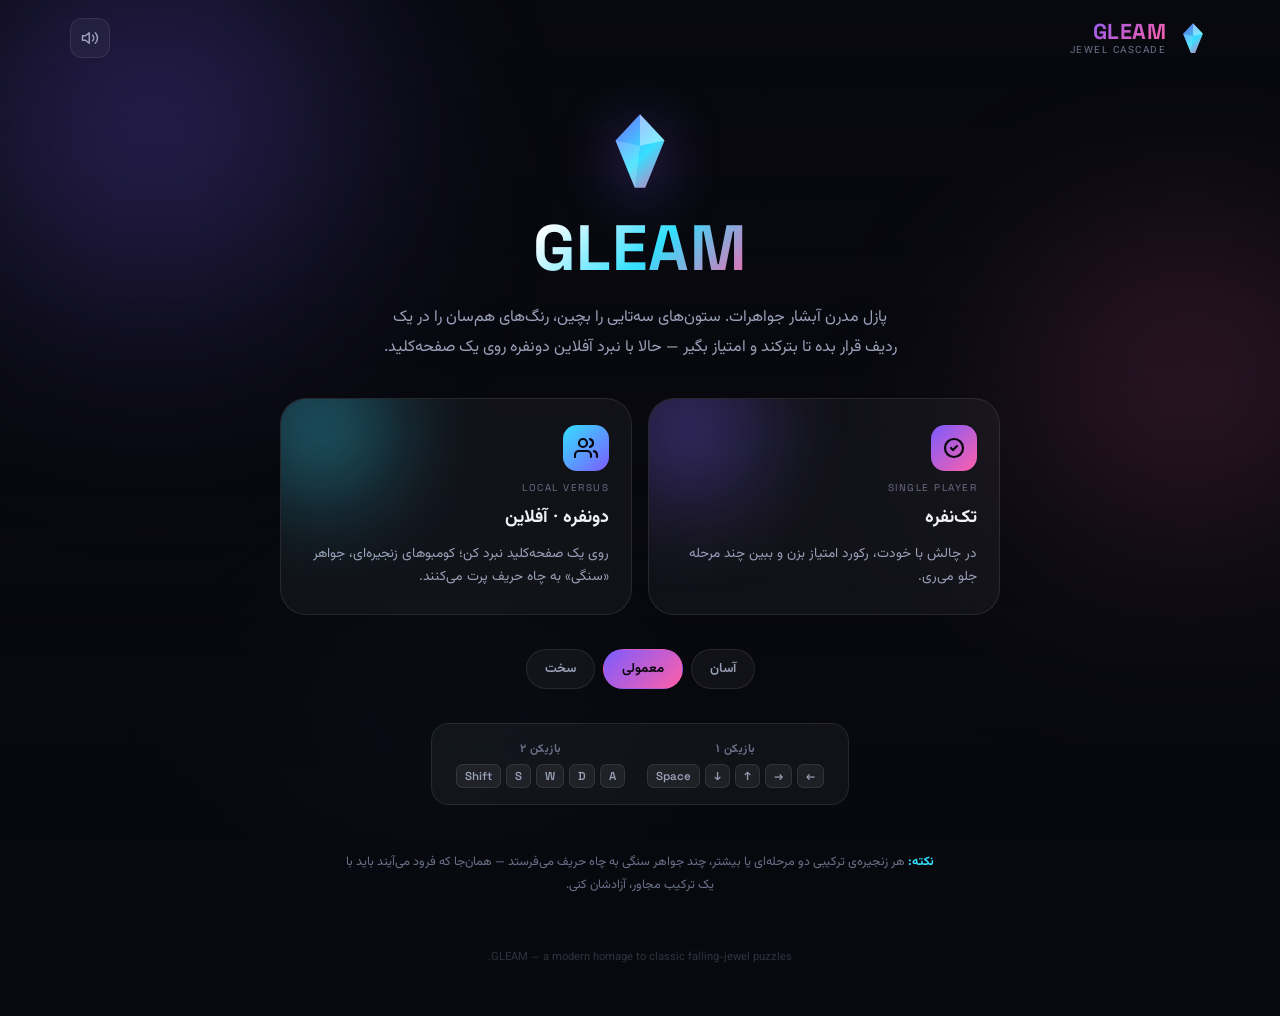
==== index.html @ efb643eb "New version of project" ====
<!DOCTYPE html>
<html lang="fa" dir="rtl">
<head>
<meta charset="UTF-8">
<meta name="viewport" content="width=device-width, initial-scale=1.0, maximum-scale=1, user-scalable=no, viewport-fit=cover">
<title>GLEAM — پازل آبشار جواهرات</title>
<meta name="description" content="گلیم؛ یک پازل مدرن آبشار جواهرات با حالت تک‌نفره و نبرد دونفره‌ی آفلاین.">

<!-- PWA -->
<link rel="manifest" href="manifest.json">
<meta name="theme-color" content="#08090f">
<meta name="mobile-web-app-capable" content="yes">
<meta name="apple-mobile-web-app-capable" content="yes">
<meta name="apple-mobile-web-app-status-bar-style" content="black-translucent">
<meta name="apple-mobile-web-app-title" content="GLEAM">
<link rel="apple-touch-icon" href="icons/apple-touch-icon.png">
<link rel="icon" type="image/png" sizes="64x64" href="icons/favicon-64.png">

<link rel="preconnect" href="https://fonts.googleapis.com">
<link rel="stylesheet" href="styles.css">
</head>
<body>

<div class="aurora"><div class="blob b1"></div><div class="blob b2"></div><div class="blob b3"></div></div>

<div class="topbar">
  <div class="brand">
    <svg viewBox="0 0 48 48" fill="none" xmlns="http://www.w3.org/2000/svg">
      <defs>
        <linearGradient id="logoGrad" x1="4" y1="4" x2="44" y2="44" gradientUnits="userSpaceOnUse">
          <stop offset="0" stop-color="#7c5cff"/>
          <stop offset="0.55" stop-color="#33e0ff"/>
          <stop offset="1" stop-color="#ff5fa8"/>
        </linearGradient>
      </defs>
      <path d="M24 3 L38 18 L27 45 L21 45 L10 18 Z" fill="url(#logoGrad)"/>
      <path d="M24 3 L38 18 L24 21 Z" fill="#ffffff" fill-opacity="0.35"/>
      <path d="M10 18 L24 21 L21 45 Z" fill="#ffffff" fill-opacity="0.15"/>
      <path d="M24 3 L10 18 L24 21 Z" fill="#000000" fill-opacity="0.08"/>
    </svg>
    <div>
      <div class="wordmark">GLEAM</div>
      <div class="tagline">JEWEL CASCADE</div>
    </div>
  </div>
  <div class="top-actions" id="top-actions-menu">
    <button class="icon-btn" id="btn-sound" title="صدا">
      <svg viewBox="0 0 24 24" fill="none" stroke="currentColor" stroke-width="2" stroke-linecap="round" stroke-linejoin="round"><polygon points="11 5 6 9 2 9 2 15 6 15 11 19 11 5"></polygon><path d="M15.54 8.46a5 5 0 0 1 0 7.07"></path><path d="M19.07 4.93a10 10 0 0 1 0 14.14"></path></svg>
    </button>
  </div>
</div>

<!-- ================= MENU ================= -->
<section id="menu" class="screen active">
  <div class="hero">
    <svg class="hero-logo" viewBox="0 0 48 48" fill="none" xmlns="http://www.w3.org/2000/svg">
      <defs>
        <linearGradient id="heroGrad" x1="4" y1="4" x2="44" y2="44" gradientUnits="userSpaceOnUse">
          <stop offset="0" stop-color="#7c5cff"/>
          <stop offset="0.55" stop-color="#33e0ff"/>
          <stop offset="1" stop-color="#ff5fa8"/>
        </linearGradient>
      </defs>
      <path d="M24 3 L38 18 L27 45 L21 45 L10 18 Z" fill="url(#heroGrad)"/>
      <path d="M24 3 L38 18 L24 21 Z" fill="#ffffff" fill-opacity="0.4"/>
      <path d="M10 18 L24 21 L21 45 Z" fill="#ffffff" fill-opacity="0.18"/>
    </svg>
    <h1>GLEAM</h1>
    <p class="subtitle">پازل مدرن آبشار جواهرات. ستون‌های سه‌تایی را بچین، رنگ‌های هم‌سان را در یک ردیف قرار بده تا بترکند و امتیاز بگیر — حالا با نبرد آفلاین دونفره روی یک صفحه‌کلید.</p>
  </div>

  <div class="mode-grid">
    <div class="mode-card p1" id="btn-1p">
      <div class="glow"></div>
      <div class="icon-wrap">
        <svg viewBox="0 0 24 24" fill="none" stroke="currentColor" stroke-width="2.2" stroke-linecap="round" stroke-linejoin="round"><circle cx="12" cy="12" r="9"/><path d="M9 12l2 2 4-4"/></svg>
      </div>
      <span class="tag">SINGLE PLAYER</span>
      <h3>تک‌نفره</h3>
      <p>در چالش با خودت، رکورد امتیاز بزن و ببین چند مرحله جلو می‌ری.</p>
    </div>
    <div class="mode-card p2" id="btn-2p">
      <div class="glow"></div>
      <div class="icon-wrap">
        <svg viewBox="0 0 24 24" fill="none" stroke="currentColor" stroke-width="2.2" stroke-linecap="round" stroke-linejoin="round"><path d="M17 21v-2a4 4 0 0 0-4-4H5a4 4 0 0 0-4 4v2"/><circle cx="9" cy="7" r="4"/><path d="M23 21v-2a4 4 0 0 0-3-3.87"/><path d="M16 3.13a4 4 0 0 1 0 7.75"/></svg>
      </div>
      <span class="tag">LOCAL VERSUS</span>
      <h3>دونفره · آفلاین</h3>
      <p>روی یک صفحه‌کلید نبرد کن؛ کومبوهای زنجیره‌ای، جواهر «سنگی» به چاه حریف پرت می‌کنند.</p>
    </div>
  </div>

  <div class="diff-row" id="diff-row">
    <div class="diff-chip" data-diff="easy">آسان</div>
    <div class="diff-chip active" data-diff="normal">معمولی</div>
    <div class="diff-chip" data-diff="hard">سخت</div>
  </div>

  <div class="controls-strip">
    <div class="ctrl-group">
      <span class="who">بازیکن ۱</span>
      <div class="keys"><span class="key">←</span><span class="key">→</span><span class="key">↑</span><span class="key">↓</span><span class="key">Space</span></div>
    </div>
    <div class="ctrl-group">
      <span class="who">بازیکن ۲</span>
      <div class="keys"><span class="key">A</span><span class="key">D</span><span class="key">W</span><span class="key">S</span><span class="key">Shift</span></div>
    </div>
  </div>
  <p class="hint-note"><b>نکته:</b> هر زنجیره‌ی ترکیبی دو مرحله‌ای یا بیشتر، چند جواهر سنگی به چاه حریف می‌فرستد — همان‌جا که فرود می‌آیند باید با یک ترکیب مجاور، آزادشان کنی.</p>

  <div class="install-banner" id="install-banner">
    <span>گلیم را به‌عنوان اپلیکیشن روی دستگاهت نصب کن — بدون مرورگر، تمام‌صفحه اجرا می‌شود.</span>
    <button class="pill-btn primary" id="btn-install">نصب</button>
  </div>

  <footer class="credit">GLEAM — a modern homage to classic falling-jewel puzzles.</footer>
</section>

<!-- ================= GAME ================= -->
<section id="game" class="screen">
  <div class="boards-wrap" id="boards-wrap"></div>
  <div class="mobile-controls" id="mobile-controls"></div>
  <div class="top-actions" style="margin-top:6px;">
    <button class="pill-btn" id="btn-pause">
      <svg width="14" height="14" viewBox="0 0 24 24" fill="currentColor"><rect x="6" y="4" width="4" height="16"/><rect x="14" y="4" width="4" height="16"/></svg>
      توقف
    </button>
    <button class="pill-btn" id="btn-menu">
      <svg width="14" height="14" viewBox="0 0 24 24" fill="none" stroke="currentColor" stroke-width="2.4" stroke-linecap="round" stroke-linejoin="round"><path d="M19 12H5"/><path d="M12 19l-7-7 7-7"/></svg>
      منو
    </button>
  </div>
  <footer class="credit">GLEAM — a modern homage to classic falling-jewel puzzles.</footer>
</section>

<script src="app.js"></script>
</body>
</html>
---- styles.css ----
/* =========================================================================
   GLEAM — a modern jewel-cascade puzzle
   Design language: dark aurora, glass surfaces, minimal geometry, 2026 UI
   ========================================================================= */

@import url('https://fonts.googleapis.com/css2?family=Space+Grotesk:wght@500;600;700&family=Vazirmatn:wght@400;500;600;700;800&display=swap');

:root{
  --bg:            #08090f;
  --bg-2:          #0d0f1a;
  --surface:       rgba(255,255,255,0.045);
  --surface-hi:    rgba(255,255,255,0.09);
  --border:        rgba(255,255,255,0.09);
  --border-soft:   rgba(255,255,255,0.06);
  --text:          #f1f2f9;
  --text-dim:      #9aa0b8;
  --text-faint:    #6b7189;

  --accent-1:      #7c5cff;   /* violet   */
  --accent-2:      #33e0ff;   /* cyan     */
  --accent-3:      #ff5fa8;   /* pink     */
  --accent-grad:   linear-gradient(135deg, var(--accent-1), var(--accent-3));
  --accent-grad-2: linear-gradient(135deg, var(--accent-2), var(--accent-1));

  --p2-accent:     #33e0ff;

  --radius-lg:     26px;
  --radius-md:     18px;
  --radius-sm:     12px;

  --ease:          cubic-bezier(.22,1,.36,1);

  /* gem palette — flat, saturated, minimal */
  --gem-0: #ff5470; /* ruby     */
  --gem-1: #3aa0ff; /* sapphire */
  --gem-2: #2be3a1; /* emerald  */
  --gem-3: #b26bff; /* amethyst */
  --gem-4: #ffc648; /* amber    */
  --gem-5: #33e0ff; /* aqua     */
  --gem-6: #f4f6ff; /* diamond  */
}

*{box-sizing:border-box; -webkit-tap-highlight-color:transparent;}
html,body{height:100%;}
body{
  margin:0;
  min-height:100vh;
  background: var(--bg);
  color: var(--text);
  font-family:'Vazirmatn', sans-serif;
  overflow-x:hidden;
  display:flex;
  flex-direction:column;
  align-items:center;
  position:relative;
}

/* ---------------------------------------------------------------------
   Aurora backdrop
--------------------------------------------------------------------- */
.aurora{
  position:fixed; inset:0; z-index:0; overflow:hidden; pointer-events:none;
  background: var(--bg);
}
.aurora .blob{
  position:absolute; border-radius:50%; filter:blur(90px); opacity:0.55;
  will-change:transform;
}
.aurora .b1{ width:44vw; height:44vw; top:-14%; left:-10%; background:radial-gradient(circle, var(--accent-1), transparent 70%); animation:drift1 22s ease-in-out infinite; }
.aurora .b2{ width:38vw; height:38vw; top:20%; right:-12%; background:radial-gradient(circle, var(--accent-3), transparent 70%); animation:drift2 26s ease-in-out infinite; }
.aurora .b3{ width:34vw; height:34vw; bottom:-16%; left:18%; background:radial-gradient(circle, var(--accent-2), transparent 70%); animation:drift3 30s ease-in-out infinite; opacity:0.35; }
.aurora::after{
  content:''; position:absolute; inset:0;
  background:
    linear-gradient(180deg, rgba(8,9,15,0.2), rgba(8,9,15,0.75) 60%, var(--bg) 100%);
}
@keyframes drift1{ 0%,100%{transform:translate(0,0) scale(1);} 50%{transform:translate(6%,8%) scale(1.12);} }
@keyframes drift2{ 0%,100%{transform:translate(0,0) scale(1);} 50%{transform:translate(-8%,6%) scale(1.08);} }
@keyframes drift3{ 0%,100%{transform:translate(0,0) scale(1);} 50%{transform:translate(4%,-6%) scale(1.15);} }

/* ---------------------------------------------------------------------
   Top bar
--------------------------------------------------------------------- */
.topbar{
  width:100%; max-width:1180px; z-index:2;
  display:flex; align-items:center; justify-content:space-between;
  padding:18px 20px 6px;
}
.brand{ display:flex; align-items:center; gap:10px; user-select:none; }
.brand svg{ width:34px; height:34px; display:block; }
.brand .wordmark{
  font-family:'Space Grotesk', sans-serif; font-weight:700; font-size:1.35rem;
  letter-spacing:0.5px;
  background:var(--accent-grad); -webkit-background-clip:text; background-clip:text; color:transparent;
}
.brand .tagline{ font-size:0.62rem; color:var(--text-faint); letter-spacing:1.5px; margin-top:-2px; }

.top-actions{ display:flex; align-items:center; gap:8px; }

.icon-btn{
  width:40px; height:40px; border-radius:12px;
  border:1px solid var(--border); background:var(--surface);
  color:var(--text-dim); display:flex; align-items:center; justify-content:center;
  cursor:pointer; transition:background .18s var(--ease), color .18s var(--ease), transform .12s var(--ease);
  backdrop-filter: blur(14px);
}
.icon-btn:hover{ background:var(--surface-hi); color:var(--text); }
.icon-btn:active{ transform:scale(0.92); }
.icon-btn svg{ width:18px; height:18px; }

.pill-btn{
  border:1px solid var(--border); background:var(--surface); color:var(--text-dim);
  border-radius:999px; padding:9px 16px; font-family:inherit; font-weight:600; font-size:0.82rem;
  cursor:pointer; display:flex; align-items:center; gap:6px; backdrop-filter:blur(14px);
  transition:all .18s var(--ease);
}
.pill-btn:hover{ background:var(--surface-hi); color:var(--text); }
.pill-btn.primary{
  background:var(--accent-grad); color:#0b0710; border:none; font-weight:700;
  box-shadow:0 6px 22px rgba(124,92,255,0.35);
}
.pill-btn.primary:hover{ filter:brightness(1.08); }
.pill-btn:active{ transform:scale(0.96); }

/* ---------------------------------------------------------------------
   Screens
--------------------------------------------------------------------- */
.screen{
  width:100%; max-width:1180px; z-index:1;
  display:none; flex-direction:column; align-items:center;
  padding:10px 18px 50px;
}
.screen.active{ display:flex; }

/* ---------------------------------------------------------------------
   Menu
--------------------------------------------------------------------- */
#menu{ gap:34px; padding-top:5vh; text-align:center; }

.hero{ display:flex; flex-direction:column; align-items:center; gap:14px; }
.hero-logo{ width:84px; height:84px; filter:drop-shadow(0 10px 30px rgba(124,92,255,0.45)); animation:floatY 5s ease-in-out infinite; }
@keyframes floatY{ 0%,100%{transform:translateY(0);} 50%{transform:translateY(-8px);} }

.hero h1{
  font-family:'Space Grotesk', sans-serif; font-weight:700;
  font-size:clamp(2.4rem,7vw,4rem); margin:0; letter-spacing:1px;
  background:linear-gradient(135deg,#fff 10%, var(--accent-2) 55%, var(--accent-3) 100%);
  -webkit-background-clip:text; background-clip:text; color:transparent;
}
.hero p.subtitle{
  max-width:520px; margin:0; color:var(--text-dim); font-size:1rem; line-height:1.9;
}

.mode-grid{
  display:grid; grid-template-columns:1fr 1fr; gap:16px;
  width:min(720px, 92vw);
}
@media (max-width:600px){ .mode-grid{ grid-template-columns:1fr; } }

.mode-card{
  position:relative; overflow:hidden;
  border-radius:var(--radius-lg); border:1px solid var(--border);
  background:var(--surface); backdrop-filter:blur(20px);
  padding:26px 22px; text-align:right; cursor:pointer;
  transition:transform .22s var(--ease), border-color .22s var(--ease), background .22s var(--ease);
  display:flex; flex-direction:column; gap:10px; align-items:flex-start;
}
.mode-card:hover{ transform:translateY(-4px); border-color:rgba(124,92,255,0.4); background:var(--surface-hi); }
.mode-card:active{ transform:translateY(-1px) scale(0.99); }
.mode-card .glow{
  position:absolute; width:140px; height:140px; border-radius:50%;
  filter:blur(50px); opacity:0.4; top:-40px; left:-30px; pointer-events:none;
}
.mode-card.p1 .glow{ background:var(--accent-1); }
.mode-card.p2 .glow{ background:var(--accent-2); }
.mode-card .icon-wrap{
  width:46px; height:46px; border-radius:14px; display:flex; align-items:center; justify-content:center;
  background:var(--accent-grad); flex-shrink:0;
}
.mode-card.p2 .icon-wrap{ background:var(--accent-grad-2); }
.mode-card .icon-wrap svg{ width:24px; height:24px; color:#0b0710; }
.mode-card h3{ margin:0; font-size:1.12rem; font-weight:700; }
.mode-card p{ margin:0; font-size:0.85rem; color:var(--text-dim); line-height:1.7; }
.mode-card .tag{
  font-family:'Space Grotesk',sans-serif; font-size:0.62rem; letter-spacing:1.5px; color:var(--text-faint);
  text-transform:uppercase;
}

.diff-row{ display:flex; gap:8px; justify-content:center; flex-wrap:wrap; }
.diff-chip{
  padding:9px 18px; border-radius:999px; cursor:pointer;
  border:1px solid var(--border); color:var(--text-dim); background:var(--surface);
  font-size:0.82rem; font-weight:600; transition:all .18s var(--ease); backdrop-filter:blur(14px);
}
.diff-chip.active{ background:var(--accent-grad); color:#0b0710; border-color:transparent; font-weight:700; }
.diff-chip:hover:not(.active){ background:var(--surface-hi); color:var(--text); }

.controls-strip{
  display:flex; gap:22px; flex-wrap:wrap; justify-content:center;
  background:var(--surface); border:1px solid var(--border); backdrop-filter:blur(20px);
  border-radius:var(--radius-md); padding:16px 24px; max-width:640px;
}
.ctrl-group{ display:flex; flex-direction:column; gap:6px; align-items:center; }
.ctrl-group .who{ font-size:0.72rem; color:var(--text-faint); font-weight:700; letter-spacing:0.5px; }
.ctrl-group .keys{ display:flex; gap:5px; }
.key{
  font-family:'Space Grotesk',sans-serif; direction:ltr; font-weight:600; font-size:0.72rem;
  background:rgba(255,255,255,0.06); border:1px solid var(--border); border-radius:7px;
  padding:4px 8px; color:var(--text-dim); min-width:18px; text-align:center;
}
.hint-note{ font-size:0.78rem; color:var(--text-faint); max-width:600px; line-height:1.8; }
.hint-note b{ color:var(--accent-2); font-weight:700; }

.install-banner{
  display:none; align-items:center; gap:12px;
  background:var(--surface); border:1px solid var(--border); backdrop-filter:blur(20px);
  border-radius:999px; padding:10px 10px 10px 18px; max-width:480px;
}
.install-banner.show{ display:flex; }
.install-banner span{ font-size:0.82rem; color:var(--text-dim); flex:1; }

footer.credit{ opacity:0.4; font-size:0.7rem; margin-top:6px; color:var(--text-faint); text-align:center; }

/* ---------------------------------------------------------------------
   Game screen
--------------------------------------------------------------------- */
#game{ gap:16px; padding-top:4px; }

.boards-wrap{
  width:100%; display:flex; justify-content:center; gap:22px; flex-wrap:wrap; align-items:flex-start;
}
.player-unit{ display:flex; flex-direction:column; align-items:center; gap:12px; }

.stat-bar{
  display:flex; align-items:center; gap:14px;
  background:var(--surface); border:1px solid var(--border); backdrop-filter:blur(20px);
  border-radius:999px; padding:8px 8px 8px 16px;
}
.stat-bar .p-tag{
  font-family:'Space Grotesk',sans-serif; font-weight:700; font-size:0.78rem;
  padding:6px 14px; border-radius:999px; background:var(--accent-grad); color:#0b0710;
}
.stat-bar.p2 .p-tag{ background:var(--accent-grad-2); }
.stat-bar .stat{ display:flex; flex-direction:column; align-items:center; line-height:1.1; min-width:44px; }
.stat-bar .stat .n{ font-family:'Space Grotesk',sans-serif; font-weight:700; font-size:1rem; }
.stat-bar .stat .l{ font-size:0.55rem; color:var(--text-faint); letter-spacing:0.5px; }
.stat-bar .next-dots{ display:flex; flex-direction:column; gap:2px; background:rgba(0,0,0,0.25); border-radius:8px; padding:4px; }
.stat-bar .next-dots .dot{ width:10px; height:10px; border-radius:50%; }

.board-frame{
  position:relative; padding:10px; border-radius:var(--radius-lg);
  background:var(--surface); border:1px solid var(--border); backdrop-filter:blur(20px);
  box-shadow:0 20px 50px rgba(0,0,0,0.45);
}
canvas.board-canvas{ display:block; border-radius:12px; background:#050609; }
.board-frame.shake{ animation:shakeAnim .32s var(--ease); }
@keyframes shakeAnim{
  0%,100%{transform:translate(0,0);}
  20%{transform:translate(-3px,2px);}
  40%{transform:translate(3px,-2px);}
  60%{transform:translate(-2px,-1px);}
  80%{transform:translate(2px,2px);}
}

.mobile-controls{ display:none; gap:16px; margin-top:2px; flex-wrap:wrap; justify-content:center; }
.mc-group{ display:grid; grid-template-columns:repeat(3,46px); grid-template-rows:repeat(2,46px); gap:7px; }
.mc-btn{
  border:1px solid var(--border); background:var(--surface); color:var(--text);
  border-radius:12px; font-size:1.15rem; display:flex; align-items:center; justify-content:center;
  user-select:none; backdrop-filter:blur(14px);
}
.mc-btn:active{ background:var(--accent-grad); color:#0b0710; }

.overlay{
  position:absolute; inset:0; border-radius:var(--radius-lg);
  background:rgba(6,7,12,0.82); backdrop-filter:blur(6px);
  display:none; flex-direction:column; align-items:center; justify-content:center; gap:10px;
  text-align:center; padding:20px; z-index:5;
}
.overlay.show{ display:flex; }
.overlay h2{
  font-family:'Space Grotesk',sans-serif; font-weight:700; font-size:1.5rem; margin:0;
  background:var(--accent-grad); -webkit-background-clip:text; background-clip:text; color:transparent;
}
.overlay p{ color:var(--text-dim); font-size:0.88rem; margin:0; }

@media (max-width:720px){
  .mobile-controls{ display:flex; }
  .controls-strip{ display:none; }
}
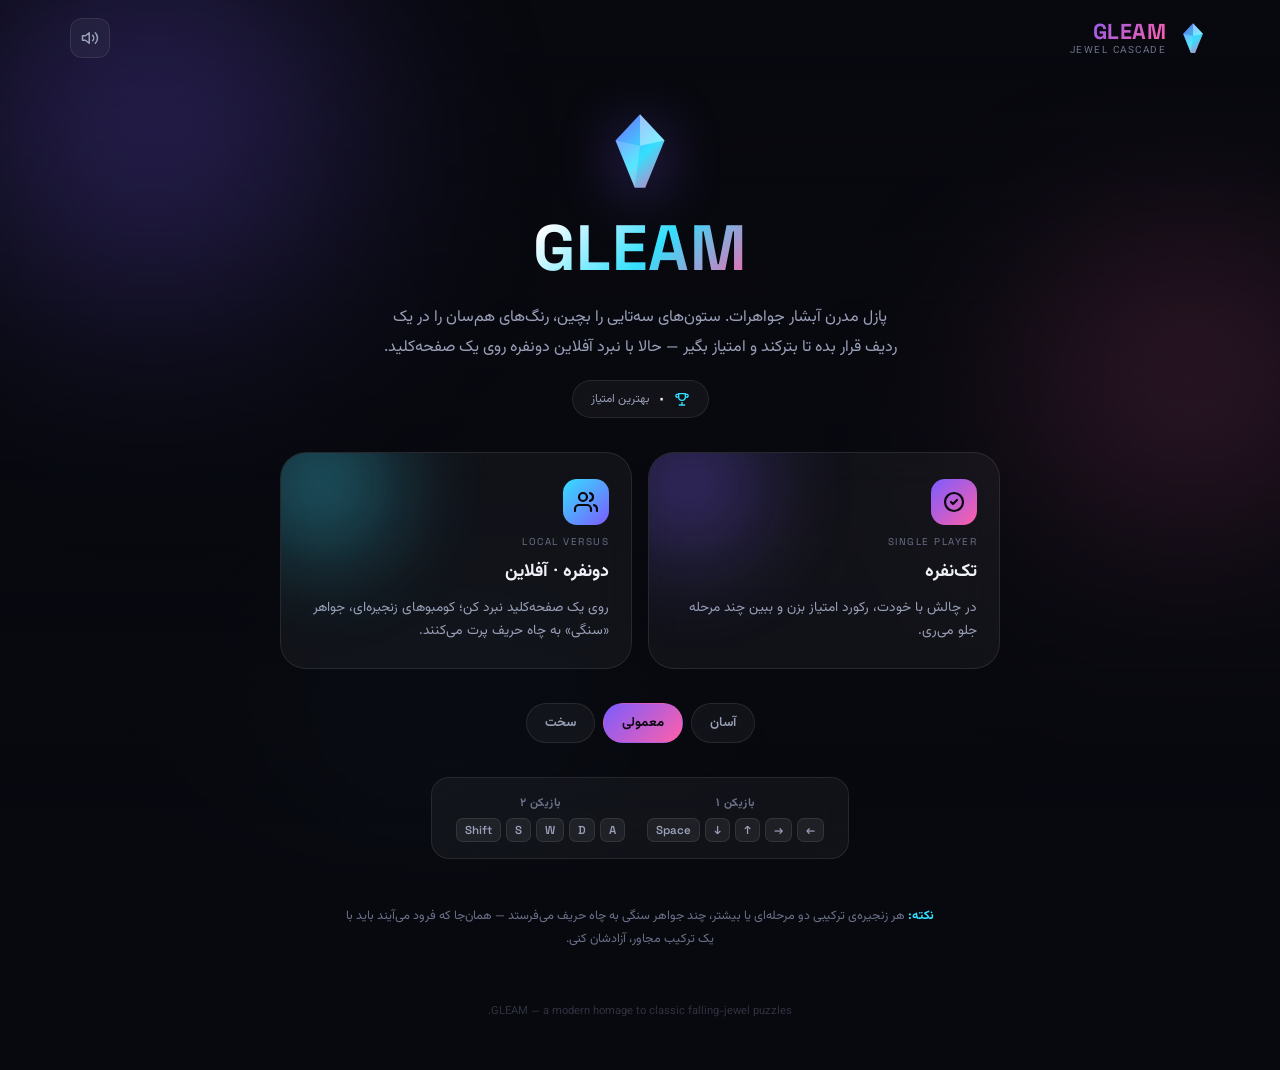
==== commit c07730f8: "Upgrade version" ====
--- a/index.html
+++ b/index.html
@@ -23,7 +23,7 @@
 
 <div class="aurora"><div class="blob b1"></div><div class="blob b2"></div><div class="blob b3"></div></div>
 
-<div class="topbar">
+<div class="topbar" id="topbar">
   <div class="brand">
     <svg viewBox="0 0 48 48" fill="none" xmlns="http://www.w3.org/2000/svg">
       <defs>
@@ -43,7 +43,7 @@
       <div class="tagline">JEWEL CASCADE</div>
     </div>
   </div>
-  <div class="top-actions" id="top-actions-menu">
+  <div class="top-actions">
     <button class="icon-btn" id="btn-sound" title="صدا">
       <svg viewBox="0 0 24 24" fill="none" stroke="currentColor" stroke-width="2" stroke-linecap="round" stroke-linejoin="round"><polygon points="11 5 6 9 2 9 2 15 6 15 11 19 11 5"></polygon><path d="M15.54 8.46a5 5 0 0 1 0 7.07"></path><path d="M19.07 4.93a10 10 0 0 1 0 14.14"></path></svg>
     </button>
@@ -67,6 +67,10 @@
     </svg>
     <h1>GLEAM</h1>
     <p class="subtitle">پازل مدرن آبشار جواهرات. ستون‌های سه‌تایی را بچین، رنگ‌های هم‌سان را در یک ردیف قرار بده تا بترکند و امتیاز بگیر — حالا با نبرد آفلاین دونفره روی یک صفحه‌کلید.</p>
+    <div class="best-score-pill" id="best-score-pill">
+      <svg viewBox="0 0 24 24" fill="none" stroke="currentColor" stroke-width="2" stroke-linecap="round" stroke-linejoin="round"><path d="M8 21h8M12 17v4M7 4h10v5a5 5 0 0 1-10 0V4Z"/><path d="M17 5h3a2 2 0 0 1-2 4M7 5H4a2 2 0 0 0 2 4"/></svg>
+      <span id="best-score-val">۰</span><span class="l">بهترین امتیاز</span>
+    </div>
   </div>
 
   <div class="mode-grid">
@@ -116,23 +120,48 @@
   <footer class="credit">GLEAM — a modern homage to classic falling-jewel puzzles.</footer>
 </section>
 
-<!-- ================= GAME ================= -->
+<!-- ================= GAME (fullscreen app-like stage) ================= -->
 <section id="game" class="screen">
-  <div class="boards-wrap" id="boards-wrap"></div>
-  <div class="mobile-controls" id="mobile-controls"></div>
-  <div class="top-actions" style="margin-top:6px;">
-    <button class="pill-btn" id="btn-pause">
-      <svg width="14" height="14" viewBox="0 0 24 24" fill="currentColor"><rect x="6" y="4" width="4" height="16"/><rect x="14" y="4" width="4" height="16"/></svg>
-      توقف
+  <div class="game-hud">
+    <button class="icon-btn" id="btn-menu" title="بازگشت به منو">
+      <svg viewBox="0 0 24 24" fill="none" stroke="currentColor" stroke-width="2.4" stroke-linecap="round" stroke-linejoin="round"><path d="M19 12H5"/><path d="M12 19l-7-7 7-7"/></svg>
     </button>
-    <button class="pill-btn" id="btn-menu">
-      <svg width="14" height="14" viewBox="0 0 24 24" fill="none" stroke="currentColor" stroke-width="2.4" stroke-linecap="round" stroke-linejoin="round"><path d="M19 12H5"/><path d="M12 19l-7-7 7-7"/></svg>
-      منو
-    </button>
+    <div class="game-hud-brand">GLEAM</div>
+    <div class="hud-actions">
+      <button class="icon-btn" id="btn-fullscreen" title="تمام‌صفحه">
+        <svg viewBox="0 0 24 24" fill="none" stroke="currentColor" stroke-width="2.2" stroke-linecap="round" stroke-linejoin="round"><path d="M8 3H5a2 2 0 0 0-2 2v3m18 0V5a2 2 0 0 0-2-2h-3m0 18h3a2 2 0 0 0 2-2v-3M3 16v3a2 2 0 0 0 2 2h3"/></svg>
+      </button>
+      <button class="icon-btn" id="btn-sound-game" title="صدا">
+        <svg viewBox="0 0 24 24" fill="none" stroke="currentColor" stroke-width="2" stroke-linecap="round" stroke-linejoin="round"><polygon points="11 5 6 9 2 9 2 15 6 15 11 19 11 5"></polygon><path d="M15.54 8.46a5 5 0 0 1 0 7.07"></path><path d="M19.07 4.93a10 10 0 0 1 0 14.14"></path></svg>
+      </button>
+      <button class="icon-btn" id="btn-pause" title="توقف">
+        <svg viewBox="0 0 24 24" fill="currentColor"><rect x="6" y="4" width="4" height="16"/><rect x="14" y="4" width="4" height="16"/></svg>
+      </button>
+    </div>
   </div>
-  <footer class="credit">GLEAM — a modern homage to classic falling-jewel puzzles.</footer>
+
+  <div class="game-stage" id="game-stage">
+    <div class="boards-wrap" id="boards-wrap"></div>
+  </div>
+
+  <div class="landscape-hint" id="landscape-hint">
+    <svg viewBox="0 0 24 24" fill="none" stroke="currentColor" stroke-width="1.8" stroke-linecap="round" stroke-linejoin="round"><rect x="5" y="2" width="14" height="20" rx="2" transform="rotate(90 12 12)"/><path d="M12 18h.01"/></svg>
+    <p>برای تجربه‌ی بهتر، گوشی را عمودی نگه دار</p>
+    <button class="pill-btn" id="btn-dismiss-hint">متوجه شدم</button>
+  </div>
+
+  <div class="pause-modal" id="pause-modal">
+    <div class="pause-card">
+      <span class="tag">PAUSED</span>
+      <h2>بازی متوقف شد</h2>
+      <button class="pill-btn primary" id="btn-resume">ادامه‌ی بازی</button>
+      <button class="pill-btn" id="btn-restart-pause">شروع دوباره</button>
+      <button class="pill-btn" id="btn-menu-pause">بازگشت به منو</button>
+    </div>
+  </div>
 </section>
 
 <script src="app.js"></script>
 </body>
 </html>
+
--- a/styles.css
+++ b/styles.css
@@ -41,10 +41,11 @@
 }
 
 *{box-sizing:border-box; -webkit-tap-highlight-color:transparent;}
-html,body{height:100%;}
+html,body{height:100%; overscroll-behavior:none;}
 body{
   margin:0;
   min-height:100vh;
+  min-height:100dvh;
   background: var(--bg);
   color: var(--text);
   font-family:'Vazirmatn', sans-serif;
@@ -54,6 +55,7 @@
   align-items:center;
   position:relative;
 }
+body.playing{ overflow:hidden; height:100dvh; }
 
 /* ---------------------------------------------------------------------
    Aurora backdrop
@@ -97,6 +99,8 @@
 
 .top-actions{ display:flex; align-items:center; gap:8px; }
 
+body.playing .topbar{ display:none; }
+
 .icon-btn{
   width:40px; height:40px; border-radius:12px;
   border:1px solid var(--border); background:var(--surface);
@@ -150,6 +154,15 @@
 .hero p.subtitle{
   max-width:520px; margin:0; color:var(--text-dim); font-size:1rem; line-height:1.9;
 }
+
+.best-score-pill{
+  display:flex; align-items:center; gap:8px;
+  background:var(--surface); border:1px solid var(--border); backdrop-filter:blur(14px);
+  border-radius:999px; padding:8px 18px; font-size:0.8rem; color:var(--text-dim); margin-top:2px;
+}
+.best-score-pill svg{ width:16px; height:16px; color:var(--accent-2); flex-shrink:0; }
+.best-score-pill #best-score-val{ font-family:'Space Grotesk',sans-serif; font-weight:700; color:var(--text); font-size:0.98rem; }
+.best-score-pill .l{ font-size:0.74rem; }
 
 .mode-grid{
   display:grid; grid-template-columns:1fr 1fr; gap:16px;
@@ -222,37 +235,69 @@
 footer.credit{ opacity:0.4; font-size:0.7rem; margin-top:6px; color:var(--text-faint); text-align:center; }
 
 /* ---------------------------------------------------------------------
-   Game screen
---------------------------------------------------------------------- */
-#game{ gap:16px; padding-top:4px; }
+   Game screen — fullscreen app-like stage
+--------------------------------------------------------------------- */
+#game.active{
+  position:fixed; inset:0; z-index:20;
+  width:100%; height:100vh; height:100dvh; max-width:none;
+  padding:0; margin:0;
+  display:flex; flex-direction:column;
+  background:var(--bg);
+}
+
+.game-hud{
+  flex:0 0 auto;
+  display:flex; align-items:center; justify-content:space-between; gap:8px;
+  padding: max(12px, env(safe-area-inset-top)) max(14px, env(safe-area-inset-right)) 8px max(14px, env(safe-area-inset-left));
+}
+.game-hud-brand{
+  font-family:'Space Grotesk',sans-serif; font-weight:700; letter-spacing:2px; font-size:0.85rem;
+  background:var(--accent-grad); -webkit-background-clip:text; background-clip:text; color:transparent;
+  opacity:0.9; user-select:none;
+}
+.hud-actions{ display:flex; align-items:center; gap:8px; }
+
+.game-stage{
+  flex:1 1 auto; min-height:0; width:100%;
+  display:flex; align-items:center; justify-content:center;
+  overflow:auto; -webkit-overflow-scrolling:touch;
+  padding: 2px max(10px, env(safe-area-inset-right)) max(12px, env(safe-area-inset-bottom)) max(10px, env(safe-area-inset-left));
+}
 
 .boards-wrap{
-  width:100%; display:flex; justify-content:center; gap:22px; flex-wrap:wrap; align-items:flex-start;
-}
-.player-unit{ display:flex; flex-direction:column; align-items:center; gap:12px; }
+  width:100%; height:100%; max-width:1180px;
+  display:flex; justify-content:center; align-items:center; gap:20px; flex-wrap:nowrap;
+}
+.player-unit{ display:flex; flex-direction:column; align-items:center; gap:8px; max-height:100%; min-width:0; }
 
 .stat-bar{
-  display:flex; align-items:center; gap:14px;
+  display:flex; align-items:center; gap:12px;
   background:var(--surface); border:1px solid var(--border); backdrop-filter:blur(20px);
-  border-radius:999px; padding:8px 8px 8px 16px;
+  border-radius:999px; padding:7px 7px 7px 14px; flex:0 0 auto;
 }
 .stat-bar .p-tag{
-  font-family:'Space Grotesk',sans-serif; font-weight:700; font-size:0.78rem;
-  padding:6px 14px; border-radius:999px; background:var(--accent-grad); color:#0b0710;
+  font-family:'Space Grotesk',sans-serif; font-weight:700; font-size:0.74rem;
+  padding:6px 13px; border-radius:999px; background:var(--accent-grad); color:#0b0710; white-space:nowrap;
 }
 .stat-bar.p2 .p-tag{ background:var(--accent-grad-2); }
-.stat-bar .stat{ display:flex; flex-direction:column; align-items:center; line-height:1.1; min-width:44px; }
-.stat-bar .stat .n{ font-family:'Space Grotesk',sans-serif; font-weight:700; font-size:1rem; }
-.stat-bar .stat .l{ font-size:0.55rem; color:var(--text-faint); letter-spacing:0.5px; }
+.stat-bar .stat{ display:flex; flex-direction:column; align-items:center; line-height:1.1; min-width:40px; }
+.stat-bar .stat .n{ font-family:'Space Grotesk',sans-serif; font-weight:700; font-size:0.98rem; transition:color .2s ease; }
+.stat-bar .stat .n.bump{ color:var(--accent-2); }
+.stat-bar .stat .l{ font-size:0.53rem; color:var(--text-faint); letter-spacing:0.5px; }
 .stat-bar .next-dots{ display:flex; flex-direction:column; gap:2px; background:rgba(0,0,0,0.25); border-radius:8px; padding:4px; }
-.stat-bar .next-dots .dot{ width:10px; height:10px; border-radius:50%; }
+.stat-bar .next-dots .dot{ width:9px; height:9px; border-radius:50%; }
 
 .board-frame{
-  position:relative; padding:10px; border-radius:var(--radius-lg);
+  position:relative; padding:9px; border-radius:var(--radius-lg);
   background:var(--surface); border:1px solid var(--border); backdrop-filter:blur(20px);
   box-shadow:0 20px 50px rgba(0,0,0,0.45);
-}
-canvas.board-canvas{ display:block; border-radius:12px; background:#050609; }
+  flex:0 0 auto;
+}
+.board-frame::before{
+  content:''; position:absolute; inset:9px; border-radius:12px; pointer-events:none;
+  background:radial-gradient(ellipse at 50% 0%, rgba(124,92,255,0.10), transparent 60%);
+}
+canvas.board-canvas{ display:block; border-radius:12px; background:#050609; position:relative; z-index:1; }
 .board-frame.shake{ animation:shakeAnim .32s var(--ease); }
 @keyframes shakeAnim{
   0%,100%{transform:translate(0,0);}
@@ -262,20 +307,45 @@
   80%{transform:translate(2px,2px);}
 }
 
-.mobile-controls{ display:none; gap:16px; margin-top:2px; flex-wrap:wrap; justify-content:center; }
-.mc-group{ display:grid; grid-template-columns:repeat(3,46px); grid-template-rows:repeat(2,46px); gap:7px; }
+.board-controls{ display:none; flex:0 0 auto; }
+.mc-group{ display:grid; grid-template-columns:repeat(3,44px); grid-template-rows:repeat(2,44px); gap:6px; }
 .mc-btn{
   border:1px solid var(--border); background:var(--surface); color:var(--text);
-  border-radius:12px; font-size:1.15rem; display:flex; align-items:center; justify-content:center;
-  user-select:none; backdrop-filter:blur(14px);
+  border-radius:12px; font-size:1.1rem; display:flex; align-items:center; justify-content:center;
+  user-select:none; backdrop-filter:blur(14px); touch-action:none;
 }
 .mc-btn:active{ background:var(--accent-grad); color:#0b0710; }
+
+@media (pointer:coarse), (max-width:760px){
+  .board-controls{ display:flex; }
+  .controls-strip{ display:none; }
+}
+
+/* combo / chain toast */
+.combo-toast{
+  position:absolute; left:50%; top:38%; transform:translate(-50%,0);
+  font-family:'Space Grotesk',sans-serif; font-weight:700; text-align:center;
+  pointer-events:none; z-index:6; white-space:nowrap;
+  background:var(--accent-grad); -webkit-background-clip:text; background-clip:text; color:transparent;
+  font-size:clamp(1.1rem,4vw,1.5rem); letter-spacing:0.5px;
+  animation: comboFloat 0.9s ease-out forwards;
+}
+.combo-toast .pts{
+  display:block; font-size:0.7em; margin-top:2px; font-weight:600;
+  -webkit-text-fill-color:var(--text-dim); color:var(--text-dim);
+}
+@keyframes comboFloat{
+  0%{ opacity:0; transform:translate(-50%,10px) scale(0.85); }
+  20%{ opacity:1; transform:translate(-50%,-6px) scale(1.06); }
+  70%{ opacity:1; transform:translate(-50%,-28px) scale(1); }
+  100%{ opacity:0; transform:translate(-50%,-48px) scale(0.96); }
+}
 
 .overlay{
   position:absolute; inset:0; border-radius:var(--radius-lg);
-  background:rgba(6,7,12,0.82); backdrop-filter:blur(6px);
+  background:rgba(6,7,12,0.86); backdrop-filter:blur(8px);
   display:none; flex-direction:column; align-items:center; justify-content:center; gap:10px;
-  text-align:center; padding:20px; z-index:5;
+  text-align:center; padding:20px; z-index:7;
 }
 .overlay.show{ display:flex; }
 .overlay h2{
@@ -284,7 +354,37 @@
 }
 .overlay p{ color:var(--text-dim); font-size:0.88rem; margin:0; }
 
-@media (max-width:720px){
-  .mobile-controls{ display:flex; }
+/* pause modal (covers whole stage) */
+.pause-modal{
+  position:fixed; inset:0; z-index:25;
+  background:rgba(6,7,12,0.74); backdrop-filter:blur(12px);
+  display:none; align-items:center; justify-content:center; padding:20px;
+}
+.pause-modal.show{ display:flex; }
+.pause-card{
+  background:var(--surface); border:1px solid var(--border); backdrop-filter:blur(26px);
+  border-radius:var(--radius-lg); padding:32px 36px; display:flex; flex-direction:column; gap:12px; align-items:center;
+  min-width:260px; box-shadow:0 24px 60px rgba(0,0,0,0.55);
+}
+.pause-card .tag{ font-family:'Space Grotesk',sans-serif; font-size:0.62rem; letter-spacing:3px; color:var(--text-faint); }
+.pause-card h2{
+  font-family:'Space Grotesk',sans-serif; margin:0 0 8px; font-size:1.35rem;
+  background:var(--accent-grad); -webkit-background-clip:text; background-clip:text; color:transparent;
+}
+.pause-card .pill-btn{ width:100%; justify-content:center; min-width:200px; }
+
+/* rotate-device hint */
+.landscape-hint{
+  position:fixed; inset:0; z-index:30;
+  background:rgba(6,7,12,0.94); backdrop-filter:blur(12px);
+  display:none; flex-direction:column; align-items:center; justify-content:center; gap:16px;
+  text-align:center; padding:30px;
+}
+.landscape-hint.show{ display:flex; }
+.landscape-hint svg{ width:52px; height:52px; color:var(--accent-2); animation:rotateHint 2.4s ease-in-out infinite; }
+@keyframes rotateHint{ 0%,100%{transform:rotate(0deg);} 50%{transform:rotate(90deg);} }
+.landscape-hint p{ color:var(--text-dim); font-size:0.95rem; max-width:280px; line-height:1.8; margin:0; }
+
+@media (max-width:760px){
   .controls-strip{ display:none; }
 }
